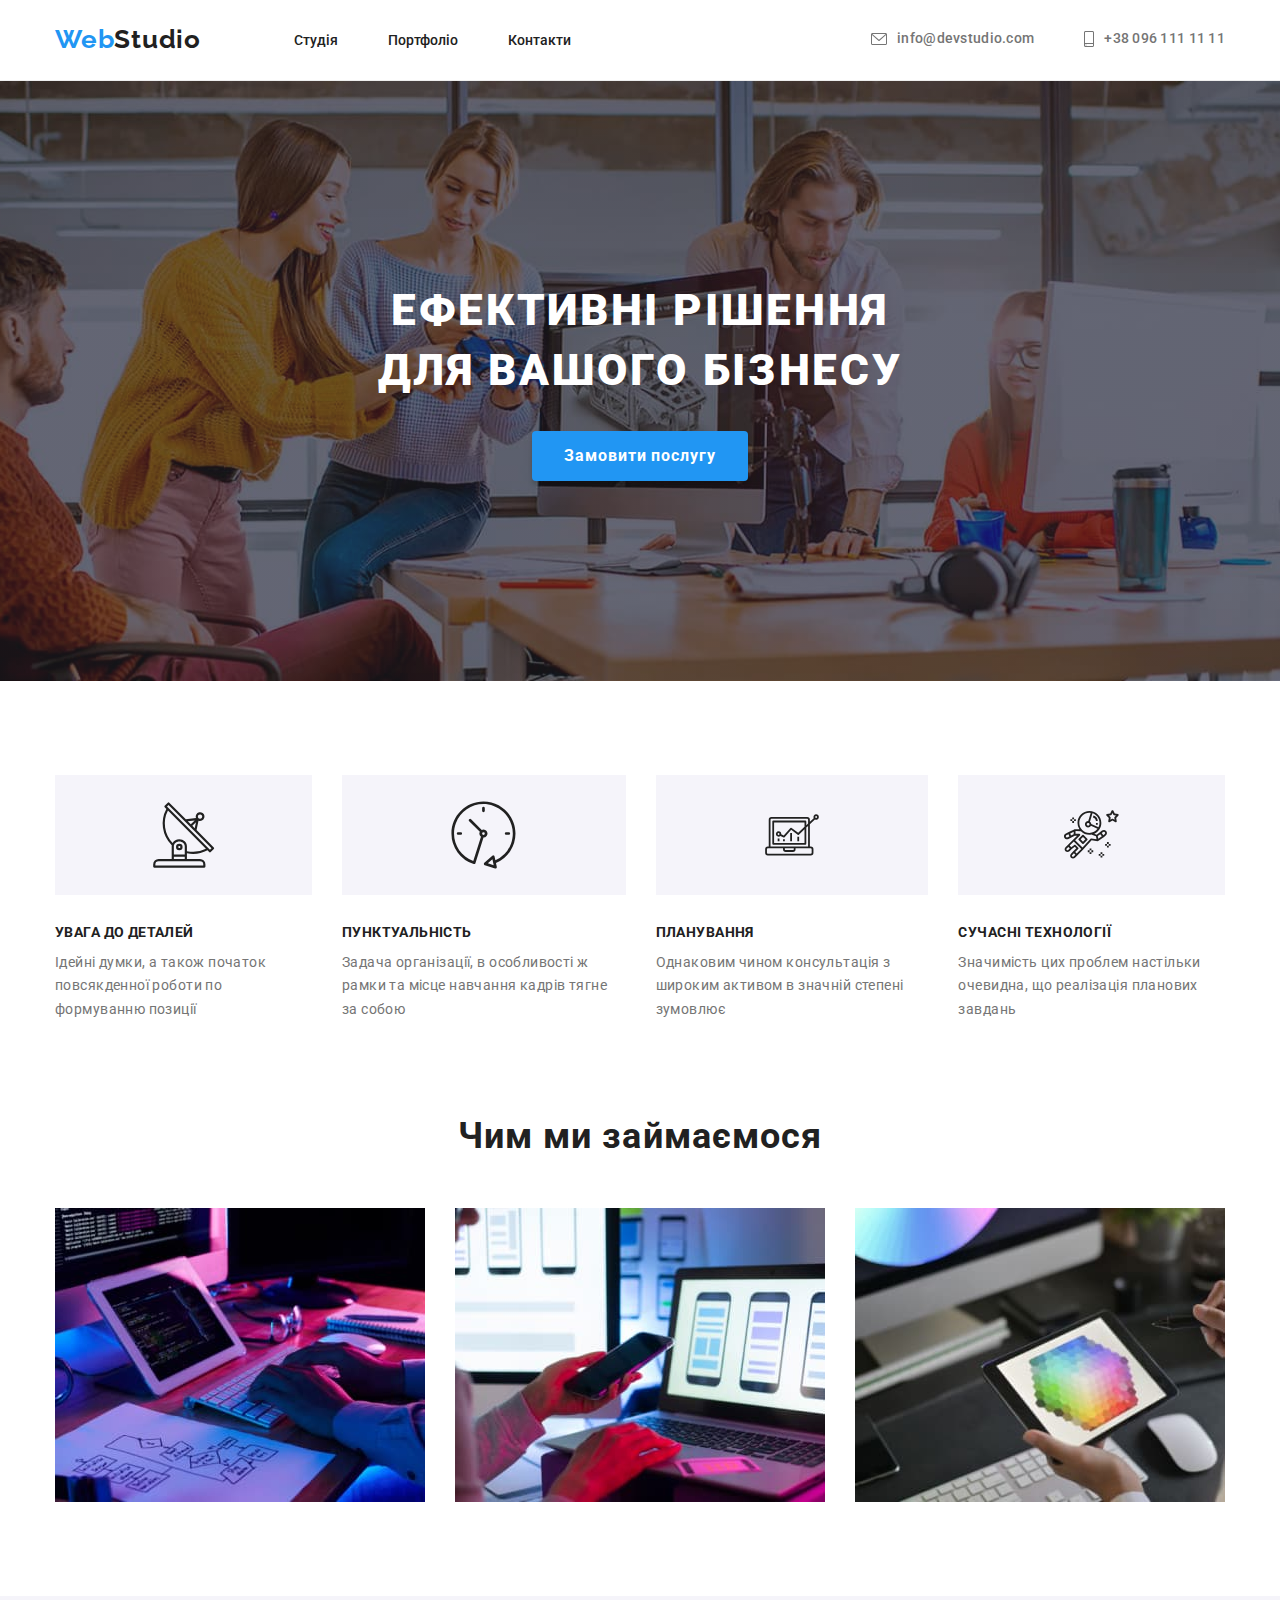
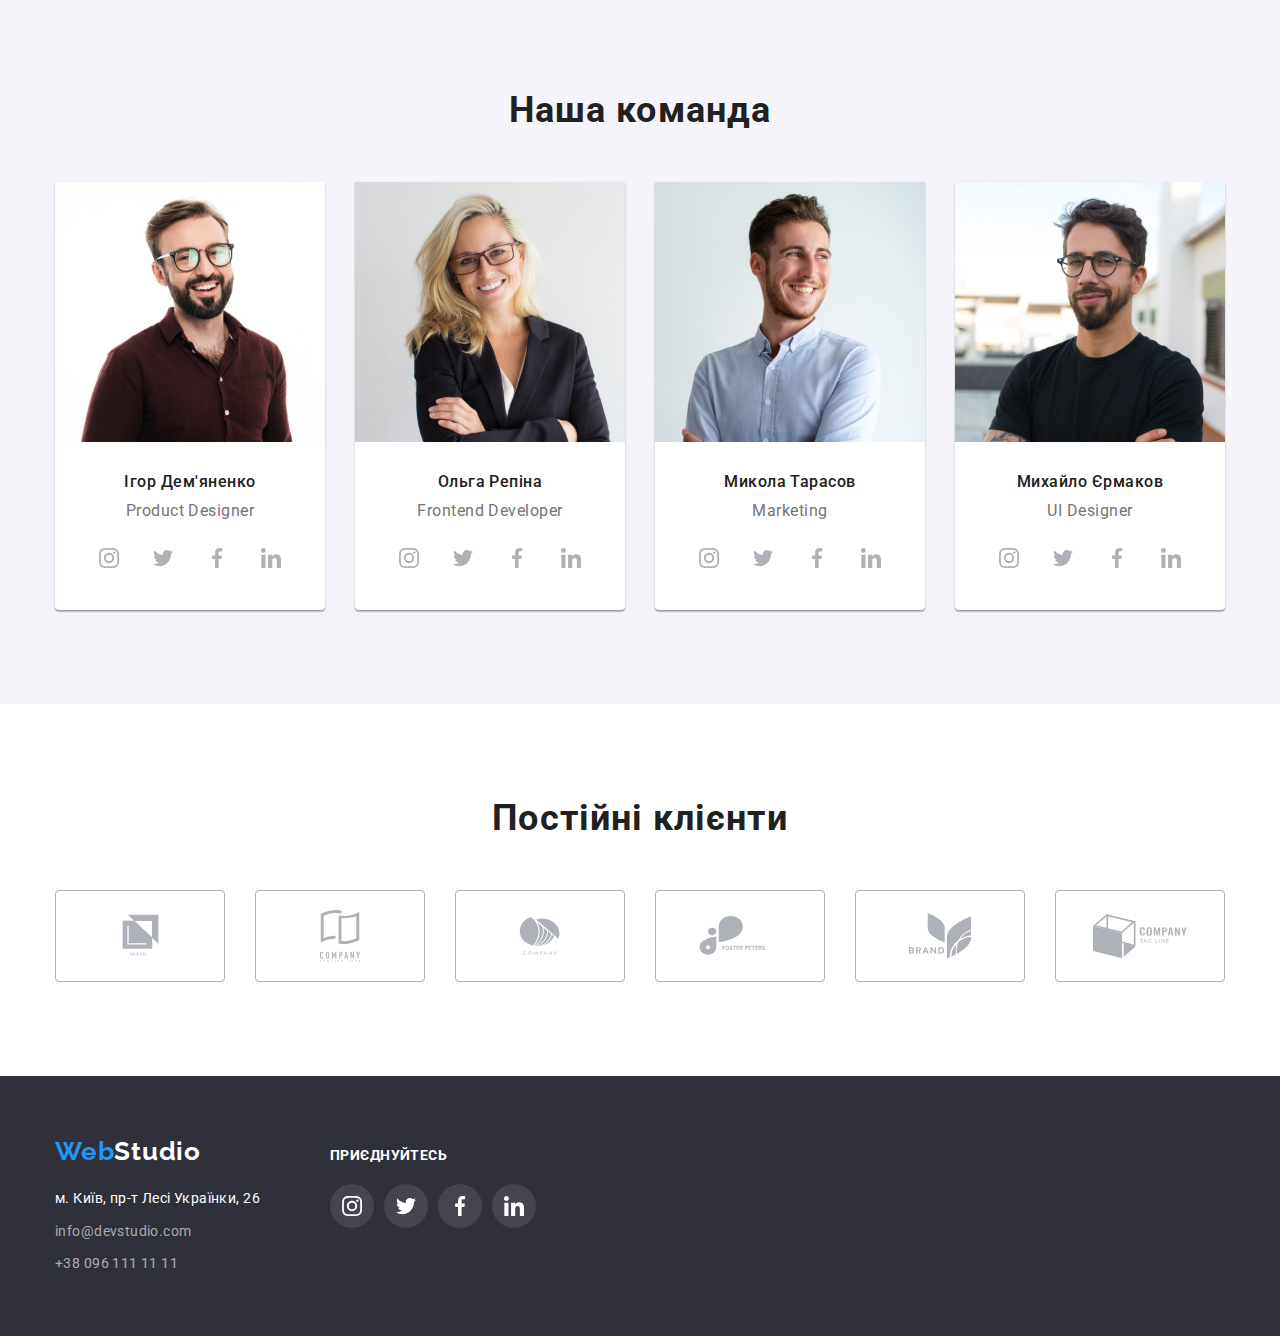
==== index.html @ a6dc3de0 "copy files from hw 4" ====
<!DOCTYPE html>
<html lang="en">
<head>
    <meta charset="UTF-8">
    <meta http-equiv="X-UA-Compatible" content="IE=edge">
    <meta name="viewport" content="width=device-width, initial-scale=1.0">
    <title>WebStudio</title>
    <link rel="preconnect" href="https://fonts.googleapis.com">
    <link rel="preconnect" href="https://fonts.gstatic.com" crossorigin>
    <link href="https://fonts.googleapis.com/css2?family=Raleway:wght@700&family=Roboto:wght@400;500;700;900&display=swap" 
        rel="stylesheet">
    <link rel="stylesheet" href="https://cdnjs.cloudflare.com/ajax/libs/modern-normalize/1.0.0/modern-normalize.min.css">
    <link rel="stylesheet" href="./css/styles.css">
</head>
<body>
    <!-- Шапка сторінки    -->
    <header class="header-section">
        <div class="container page-header">
            <a href="./index.html" class="main-title">Web<span class="title-textcolor">Studio</span></a>
            <nav class="navigation">
                <ul class="navigation-list">
                    <li class="nav-item"><a href="./index.html" class="navigation-link">Студія</a></li>
                    <li class="nav-item"><a href="./portfolio.html" class="navigation-link">Портфоліо</a></li>
                    <li class="nav-item"><a href="#" class="navigation-link">Контакти</a></li>
                </ul>
            </nav>
            <ul class="contact-header">
                <li class="nav-item">
                    <a href="mailto:info@devstudio.com" class="navigation-contact">
                        <svg class="icon-contact-header" width="16" height="12">
                            <use href="./images/icons.svg#icon-envelope"></use>
                        </svg>
                        info@devstudio.com
                    </a>
                </li>
                <li class="nav-item">
                    <a href="tel:+380961111111" class="navigation-contact">
                        <svg class="icon-contact-header" width="10" height="16">
                            <use href="./images/icons.svg#icon-smartphone"></use>
                        </svg>
                        +38 096 111 11 11
                    </a>
                </li>
            </ul>
        </div>
    </header>
    <!-- Основна частина     -->
    <main>
        <!-- Секція з гаслом та кнопкою замовлення послуг    -->
        <section class="hero overlay">
            <div class="container">
                <h1 class="hero-title">ЕФЕКТИВНІ РІШЕННЯ <br> ДЛЯ ВАШОГО БІЗНЕСУ</h1>
                <button type="button" class="main-button">Замовити послугу</button>
            </div>
        </section>
        <!-- Секція Переваги    -->
        <section class="section">
            <div class="container">
                <h2 class="visually-hidden">Особливості</h2>
                <ul class="features-list">
                    <li class="features-item">
                        <div class="features-thumb">
                            <svg class="icon-features" width="65.32" height="70">
                                <use href="./images/icons.svg#icon-antenna"></use>
                            </svg>
                        </div>
                        <h3 class="features-title">Увага до деталей</h3>
                        <p class="features-text">Ідейні думки, а також початок повсякденної роботи по формуванню позиції</p>
                    </li>
                    <li class="features-item">
                        <div class="features-thumb">
                            <svg class="icon-features" width="66.96" height="70">
                                <use href="./images/icons.svg#icon-clock"></use>
                            </svg>
                        </div>
                        <h3 class="features-title">Пунктуальність</h3>
                        <p class="features-text">Задача організації, в особливості ж рамки та місце навчання кадрів тягне за собою</p>
                    </li>
                    <li class="features-item">
                        <div class="features-thumb">
                            <svg class="icon-features" width="70" height="53.69">
                                <use href="./images/icons.svg#icon-diagram"></use>
                            </svg>
                        </div>
                        <h3 class="features-title">Планування</h3>
                        <p class="features-text">Однаковим чином консультація з широким активом в значній степені зумовлює</p>
                    </li>
                    <li class="features-item">
                        <div class="features-thumb">
                            <svg class="icon-features" width="54.83" height="60.66">
                                <use href="./images/icons.svg#icon-astronaut"></use>
                            </svg>
                        </div>
                        <h3 class="features-title">Сучасні технології</h3>
                        <p class="features-text">Значимість цих проблем настільки очевидна, що реалізація планових завдань</p>
                    </li>
                </ul>
            </div>
        </section>
        <!-- Секція Чим ми займаємося    -->
        <section class="process-section">
            <div class="container">
                <h2 class="second-title">Чим ми займаємося</h2>
                <ul class="process-img-list">
                    <li class="process-item"><img src="./images/img1.1opt.jpg" alt="Створення плану дій" width="370"></li>
                    <li class="process-item"><img src="./images/img1.2opt.jpg" alt="Розробка дизайну" width="370"></li>
                    <li class="process-item"><img src="./images/img1.3opt.jpg" alt="Кольористика" width="370"></li>
                </ul>
            </div>
        </section>
        <!-- Секція команда    -->
        <section class="team section">
            <div class="container">
                <h2 class="second-title">Наша команда</h2>
                <ul class="team-list">
                    <li class="team-item">
                        <img src="./images/img2.1opt.jpg" alt="Ігор Дем'яненко" width="270">
                        <div class="worker-and-position">
                            <h3 class="workers">Ігор Дем'яненко</h3>
                            <p class="position">Product Designer</p>
                            <ul class="worker-social-link-list">
                                <li class="worker-social-link-item">
                                    <a href="#" class="worker-social-link">
                                        <svg class="icon-social-link" width="20" height="20">
                                            <use href="./images/icons.svg#icon-instagram"></use>
                                        </svg>
                                    </a>
                                </li>
                                <li class="worker-social-link-item">
                                    <a href="#" class="worker-social-link">
                                        <svg class="icon-social-link" width="20" height="20">
                                            <use href="./images/icons.svg#icon-twitter"></use>
                                        </svg>
                                    </a>
                                </li>
                                <li class="worker-social-link-item">
                                    <a href="#" class="worker-social-link">
                                        <svg class="icon-social-link" width="20" height="20">
                                            <use href="./images/icons.svg#icon-facebook"></use>
                                        </svg>
                                    </a>
                                </li>
                                <li class="worker-social-link-item">
                                    <a href="#" class="worker-social-link">
                                        <svg class="icon-social-link" width="20" height="20">
                                            <use href="./images/icons.svg#icon-linkedin"></use>
                                        </svg>
                                    </a>
                                </li>
                            </ul>
                        </div>
                    </li>
                    <li class="team-item">
                        <img src="./images/img2.2opt.jpg" alt="Ольга Репіна" width="270">
                        <div class="worker-and-position">
                            <h3 class="workers">Ольга Репіна</h3>
                            <p class="position">Frontend Developer</p>
                            <ul class="worker-social-link-list">
                                <li class="worker-social-link-item">
                                    <a href="#" class="worker-social-link">
                                        <svg class="icon-social-link" width="20" height="20">
                                            <use href="./images/icons.svg#icon-instagram"></use>
                                        </svg>
                                    </a>
                                </li>
                                <li class="worker-social-link-item">
                                    <a href="#" class="worker-social-link">
                                        <svg class="icon-social-link" width="20" height="20">
                                            <use href="./images/icons.svg#icon-twitter"></use>
                                        </svg>
                                    </a>
                                </li>
                                <li class="worker-social-link-item">
                                    <a href="#" class="worker-social-link">
                                        <svg class="icon-social-link" width="20" height="20">
                                            <use href="./images/icons.svg#icon-facebook"></use>
                                        </svg>
                                    </a>
                                </li>
                                <li class="worker-social-link-item">
                                    <a href="#" class="worker-social-link">
                                        <svg class="icon-social-link" width="20" height="20">
                                            <use href="./images/icons.svg#icon-linkedin"></use>
                                        </svg>
                                    </a>
                                </li>
                            </ul>
                        </div>
                    </li>
                    <li class="team-item">
                        <img src="./images/img2.3opt.jpg" alt="Микола Тарасов" width="270">
                        <div class="worker-and-position">
                            <h3 class="workers">Микола Тарасов</h3>
                            <p class="position">Marketing</p>
                            <ul class="worker-social-link-list">
                                <li class="worker-social-link-item">
                                    <a href="#" class="worker-social-link">
                                        <svg class="icon-social-link" width="20" height="20">
                                            <use href="./images/icons.svg#icon-instagram"></use>
                                        </svg>
                                    </a>
                                </li>
                                <li class="worker-social-link-item">
                                    <a href="#" class="worker-social-link">
                                        <svg class="icon-social-link" width="20" height="20">
                                            <use href="./images/icons.svg#icon-twitter"></use>
                                        </svg>
                                    </a>
                                </li>
                                <li class="worker-social-link-item">
                                    <a href="#" class="worker-social-link">
                                        <svg class="icon-social-link" width="20" height="20">
                                            <use href="./images/icons.svg#icon-facebook"></use>
                                        </svg>
                                    </a>
                                </li>
                                <li class="worker-social-link-item">
                                    <a href="#" class="worker-social-link">
                                        <svg class="icon-social-link" width="20" height="20">
                                            <use href="./images/icons.svg#icon-linkedin"></use>
                                        </svg>
                                    </a>
                                </li>
                            </ul>
                        </div>
                    </li>
                    <li class="team-item">
                        <img src="./images/img2.4opt.jpg" alt="Михайло Єрмаков" width="270">
                        <div class="worker-and-position">
                            <h3 class="workers">Михайло Єрмаков</h3>
                            <p class="position">UI Designer</p>
                            <ul class="worker-social-link-list">
                                <li class="worker-social-link-item">
                                    <a href="#" class="worker-social-link">
                                        <svg class="icon-social-link" width="20" height="20">
                                            <use href="./images/icons.svg#icon-instagram"></use>
                                        </svg>
                                    </a>
                                </li>
                                <li class="worker-social-link-item">
                                    <a href="#" class="worker-social-link">
                                        <svg class="icon-social-link" width="20" height="20">
                                            <use href="./images/icons.svg#icon-twitter"></use>
                                        </svg>
                                    </a>
                                </li>
                                <li class="worker-social-link-item">
                                    <a href="#" class="worker-social-link">
                                        <svg class="icon-social-link" width="20" height="20">
                                            <use href="./images/icons.svg#icon-facebook"></use>
                                        </svg>
                                    </a>
                                </li>
                                <li class="worker-social-link-item">
                                    <a href="#" class="worker-social-link">
                                        <svg class="icon-social-link" width="20" height="20">
                                            <use href="./images/icons.svg#icon-linkedin"></use>
                                        </svg>
                                    </a>
                                </li>
                            </ul>
                        </div>
                    </li>
                </ul>
            </div>
        </section>
        <!-- Секція Постійні клієнти    -->
        <section class="section">
            <div class="container">
                <h2 class="second-title">Постійні клієнти</h2>
                <ul class="clients-list">
                    <li class="clients-item">
                        <a href="#" class="clients-link">
                            <svg class="icon-client" width="41" height="46.7">
                                <use href="./images/icons.svg#icon-client1"></use>
                            </svg>
                        </a>
                    </li>
                    <li class="clients-item">
                        <a href="#" class="clients-link">
                            <svg class="icon-client" width="40" height="52">
                                <use href="./images/icons.svg#icon-client2"></use>
                            </svg>
                        </a>
                    </li>
                    <li class="clients-item">
                        <a href="#" class="clients-link">
                            <svg class="icon-client" width="43.46" height="41.18">
                                <use href="./images/icons.svg#icon-client3"></use>
                            </svg>
                        </a>
                    </li>
                    <li class="clients-item">
                        <a href="#" class="clients-link">
                            <svg class="icon-client" width="84.44" height="40.62">
                                <use href="./images/icons.svg#icon-client4"></use>
                            </svg>
                        </a>
                    </li>
                    <li class="clients-item">
                        <a href="#" class="clients-link">
                            <svg class="icon-client" width="62.54" height="45.43">
                                <use href="./images/icons.svg#icon-client5"></use>
                            </svg>
                        </a>
                    </li>
                    <li class="clients-item">
                        <a href="#" class="clients-link">
                            <svg class="icon-client" width="93.79" height="43.93">
                                <use href="./images/icons.svg#icon-client6"></use>
                            </svg>
                        </a>
                    </li>
                </ul>
            </div>
        </section>
    </main>
    <!-- Підвал сторінки    -->
    <footer class="footer-section">
        <div class="container footer-thumb">
            <div>
                <a href="./index.html" class="main-title">Web<span class="title-textfooter">Studio</span></a>
                <address class="footer-address">
                    <ul>
                        <li class="footer-item"><a href="https://goo.gl/maps/hZoYiyH5EYy9L1387" class="contact-address">м. Київ, пр-т Лесі Українки, 26</a></li>
                        <li class="footer-item"><a href="mailto:info@devstudio.com" class="contact-footer">info@devstudio.com</a></li>
                        <li class="footer-item"><a href="tel:+380961111111" class="contact-footer">+38 096 111 11 11</a></li>
                    </ul>
                </address>
            </div>
            <div class="join">
                <p class="join-title">Приєднуйтесь</p>
                <ul class="footer-social-link-list">
                    <li class="footer-social-link-item">
                        <a href="#" class="footer-social-link">
                            <svg class="icon-social-link" width="20" height="20">
                                <use href="./images/icons.svg#icon-instagram"></use>
                            </svg>
                        </a>
                    </li>
                    <li class="footer-social-link-item">
                        <a href="#" class="footer-social-link">
                            <svg class="icon-social-link" width="20" height="20">
                                <use href="./images/icons.svg#icon-twitter"></use>
                            </svg>
                        </a>
                    </li>
                    <li class="footer-social-link-item">
                        <a href="#" class="footer-social-link">
                            <svg class="icon-social-link" width="20" height="20">
                                <use href="./images/icons.svg#icon-facebook"></use>
                            </svg>
                        </a>
                    </li>
                    <li class="footer-social-link-item">
                        <a href="#" class="footer-social-link">
                            <svg class="icon-social-link" width="20" height="20">
                                <use href="./images/icons.svg#icon-linkedin"></use>
                            </svg>
                        </a>
                    </li>
                </ul>
            </div>
        </div>
    </footer>
    
</body>
</html>
---- css/styles.css ----
:root {
    --bluecolor: #2196f3;
    --whitecolor: #ffffff;
    --maincolor: #212121;
    --navcontactcolor: #757575;
    --backgroundcolordark: #2f303a;
    --backgroundcolorlight: #f5f4fa;
    --sociallink: #AFB1B8;
}
body {
    font-family: 'Roboto', sans-serif;
    color: var(--maincolor);
}
h1, h2, h3, p {
    margin: 0;
}
ul {
    margin: 0;
    padding: 0;
    list-style: none;
}
img {
    display: block;
    max-width: 100%;
    height: auto;
}
.container {
    width: 1200px;
    margin: 0 auto;
    padding: 0 15px;
}
.section {
    padding: 94px 0;
}
/*Класи для хедера*/
.header-section {
    border-bottom: 1px solid #EEEEEE;
}
.page-header {
    display: flex;
    align-items: center;
}
.page-header a {
    padding: 24px 0 25px 0;
}
.main-title {
    font-family: 'Raleway', sans-serif;
    color: var(--bluecolor);
    text-decoration: none;
    font-weight: 700;
    font-size: 26px;
    line-height: 1.19;
    letter-spacing: 0.03em;
}
.title-textcolor {
    color: var(--maincolor);
}
.navigation {
    margin: 0 0 0 93px;
}
.navigation-list {
    display: flex;
    margin: 0;
    padding: 0;
}
.nav-item:not(:first-child) {
    margin-left: 50px;
}
.navigation-link {
    color: var(--maincolor);
    text-decoration: none;
    font-weight: 500;
    font-size: 14px;
    line-height: 1.14;
    text-decoration: none;
}
.navigation-link:hover,
.navigation-link:focus,
.navigation-contact:hover,
.navigation-contact:focus {
    color: var(--bluecolor);
}
.navigation-contact {
    color: var(--navcontactcolor);
    text-decoration: none;
    font-weight: 500;
    font-size: 14px;
    line-height: 1.14;
    letter-spacing: 0.02em;
    display: flex;
}
.contact-header {
    margin: 0 0 0 auto;
    display: flex;
    padding: 0;
}
.icon-contact-header{
    align-self: center;
    margin-right: 10px;
    fill: currentColor;
}
/*Класи для хіросекшн*/
.hero {
    /*background: var(--backgroundcolordark);*/
    
    padding: 200px 0;
}
.overlay {
    max-width: 1600px;
    max-height: 600px;
    margin: 0 auto;
    background-image: linear-gradient(to right, rgba(47, 48, 58, 0.4), rgba(47, 48, 58, 0.4)), url('../images/overlay.jpg');
    background-repeat: no-repeat;
    background-position: center;
    background-size: cover;
}
.hero-title {
    color: var(--whitecolor);
    text-align: center;
    font-weight: 900;
    font-size: 44px;
    line-height: 1.36;
    letter-spacing: 0.06em;
    margin:0;
}
.main-button {
    display: block;
    cursor: pointer;
    background: var(--bluecolor);
    color: var(--whitecolor);
    padding: 10px 32px;
    font-weight: 700;
    font-size: 16px;
    line-height: 1.875;
    letter-spacing: 0.06em;
    border: 0;
    border-radius: 4px;
    box-shadow: 0px 4px 4px rgba(0, 0, 0, 0.15);
    margin: 30px auto 0 auto;
}
/*Класи для секцій Особливості та Чим ми займаємося*/
.visually-hidden {
    position: absolute;
    width: 1px;
    height: 1px;
    margin: -1px;
    border: 0;
    padding: 0;
    white-space: nowrap;
    clip-path: inset(100%);
    clip: rect(0 0 0 0);
    overflow: hidden;
}
.second-title {
    color: var(--maincolor);
    font-weight: 700;
    font-size: 36px;
    line-height: 1.16;
    letter-spacing: 0.03em;
    text-align: center;
    margin: 0;
    padding: 0;
}
.features-list {
    display: flex;
    padding: 0;
    margin: 0;
}
.features-thumb{
    background-color: var(--backgroundcolorlight);
    padding: 25px auto;
    height: 120px;
    display: flex;
    align-items: center;
    justify-content: center;
    margin-bottom: 30px;
}
.icon-features {
    fill: var(--maincolor);
}
.features-title {
    color: var(--maincolor);
    font-weight: 700;
    font-size: 14px;
    line-height: 1.14;
    letter-spacing: 0.03em;
    text-transform: uppercase;
}
.features-text {
    color: var(--navcontactcolor);
    font-size: 14px;
    line-height: 1.71;
    letter-spacing: 0.03em;
    margin-top: 10px;
}
.process-section {
    padding: 0 0 94px 0;
}
.process-img-list {
    display: flex;
    margin: 50px 0 0 0;
}
.features-item:not(:first-child),
.process-item:not(:first-child),
.team-item:not(:first-child) {
    margin-left: 30px;
}
/*Класи для секції Команда*/
.team {
    background-color: var(--backgroundcolorlight);
}
.team-list {
    display: flex;
    margin: 50px 0 0 0;
}
.team-item {
    background-color: var(--whitecolor);
    border-radius: 0px 0px 4px 4px;
    box-shadow: 0px 1px 3px rgba(0, 0, 0, 0.12), 0px 1px 1px rgba(0, 0, 0, 0.14), 0px 2px 1px rgba(0, 0, 0, 0.2);
}
.worker-and-position {
    padding: 30px 0;
}
.workers {
    color: var(--maincolor);
    font-weight: 500;
    font-size: 16px;
    line-height: 1.1875;
    letter-spacing: 0.03em;
    text-align: center;
    margin-bottom: 10px;
}
.position {
    color: var(--navcontactcolor);
    font-size: 16px;
    line-height: 1.19;
    letter-spacing: 0.03em;
    text-align: center;
    margin-bottom: 16px;
}
.worker-social-link-list {
    display: flex;
    justify-content: center;
}
.worker-social-link-item {
    width: 44px;
    height: 44px;
    margin-right: 10px;
}
.worker-social-link-item:nth-child(4) {
    margin-right: 0px;
}
.worker-social-link {
    color: var(--sociallink);
    width: 100%;
    height: 100%;
    display: flex;
    align-items: center;
    justify-content: center;
}
.icon-social-link {
    fill: currentColor;
}
.worker-social-link:hover,
.worker-social-link:focus {
    background-color: var(--bluecolor);
    border-radius: 50%;
    color: var(--whitecolor);
}
/*Класи для Постійні клієнти*/
.clients-list {
    margin-top: 50px;
    display: flex;
    justify-content: center;
}
.clients-item {
    width: 170px;
    height: 92px;
    margin-right: 30px;
}
.clients-item:nth-child(6) {
    margin-right: 0px;
}
.clients-link {
    color: var(--sociallink);
    width: 100%;
    height: 100%;
    display: flex;
    align-items: center;
    justify-content: center;
    border: 1px solid var(--sociallink);
    border-radius: 4px;
}
.icon-client {
   fill: currentColor; 
}
.clients-link:hover,
.clients-link:focus {
    border-color: var(--bluecolor);
    color: var(--bluecolor);
}
/*Класи для футера*/
.footer-section {
    background-color: var(--backgroundcolordark);
    padding: 60px 0;
}
.footer-thumb {
    display: flex;
}
.footer-address {
    margin-top: 20px;    
}
.join {
    margin-left: 70px;
    margin-top: 12px;
}
.join-title {
    font-family: 'Roboto';
    font-style: normal;
    font-weight: 700;
    font-size: 14px;
    line-height: 1.14;
    letter-spacing: 0.03em;
    text-transform: uppercase;
    color: var(--whitecolor);
    margin-bottom: 20px;
}
.footer-social-link-list {
    display: flex;
}
.footer-social-link-item {
    width: 44px;
    height: 44px;
    margin-right: 10px;
}
.footer-social-link-item:nth-child(4) {
    margin-right: 0px;
}
.footer-social-link {
    color: var(--whitecolor);
    width: 100%;
    height: 100%;
    display: flex;
    align-items: center;
    justify-content: center;
    border-radius: 50%;
    background: rgba(255, 255, 255, 0.1);
}
.footer-social-link:hover,
.footer-social-link:focus {
    background-color: var(--bluecolor);
}
/*Для всіх елементів починаючи з другого ставимо верхній маржин*/
.footer-item:nth-child(n+2) {
    margin-top: 9px;
}
.contact-address {
    color: var(--whitecolor);
    text-decoration: none;
    font-style: normal;
    font-size: 14px;
    line-height: 1.71;
    letter-spacing: 0.03em;
}
.contact-footer {
    color: rgba(255, 255, 255, 0.6);
    text-decoration: none;
    font-style: normal;
    font-size: 14px;
    line-height: 1.71;
    letter-spacing: 0.03em;
}
.title-textfooter {
    color: var(--whitecolor);
}
/*Класи для Портфоліо*/
.button-list {
    display: flex;
    justify-content: center;
    padding: 0;
    margin: 0;
}
.button-item:not(:first-child) {
    margin-left: 8px;
}
.filtr-button {
    cursor: pointer;
    background-color: #f5f4fa;
    color: var(--maincolor);
    font-weight: 500;
    font-size: 16px;
    line-height: 1.61;
    letter-spacing: 0.03em;
    border-radius: 4px;
    border-color: #ffffff;
    border-style: hidden;
    padding: 6px 22px 6px 22px;
}
.filtr-button:hover,
.filtr-button:focus {
    cursor: pointer;
    background-color: var(--bluecolor);
    color: var(--whitecolor);
    box-shadow: 0px 1px 1px rgba(0, 0, 0, 0.12), 0px 4px 4px rgba(0, 0, 0, 0.06), 1px 4px 6px rgba(0, 0, 0, 0.16);
}
.project-list {
    display: flex;
    flex-wrap: wrap;
    justify-content: center;
    padding: 0;
    margin-top: 50px;
}
/*Визначаємо лівий маржин по замовчуванню*/
.project-item {
    margin-left: 30px;
    max-width: 370px;
}
.project-item:hover {
    box-shadow: 0px 1px 1px rgba(0, 0, 0, 0.12), 0px 4px 4px rgba(0, 0, 0, 0.06), 1px 4px 6px rgba(0, 0, 0, 0.16);
}
/*Кожен третій починаючи з першого обнуляємо лівий маржин визначений вище*/
.project-item:nth-child(3n+1) {
    margin: 0;
}
/*Для всіх проектів починаючи з четвертого ставимо верхній маржин*/
.project-item:nth-child(n+4) {
    margin-top: 30px;
}
.project-name-and-type {
    padding: 20px 24px;
    border-left: 1px solid #EEEEEE;
    border-bottom: 1px solid #EEEEEE;
    border-right: 1px solid #EEEEEE;
}
.project-name {
    color: var(--maincolor);
    font-weight: 700;
    font-size: 18px;
    line-height: 2.0;
    letter-spacing: 0.06em;
    margin-bottom: 4px;
}
.project-type {
    color: var(--navcontactcolor);
    font-size: 16px;
    line-height: 1.88;
    letter-spacing: 0.03em;
}
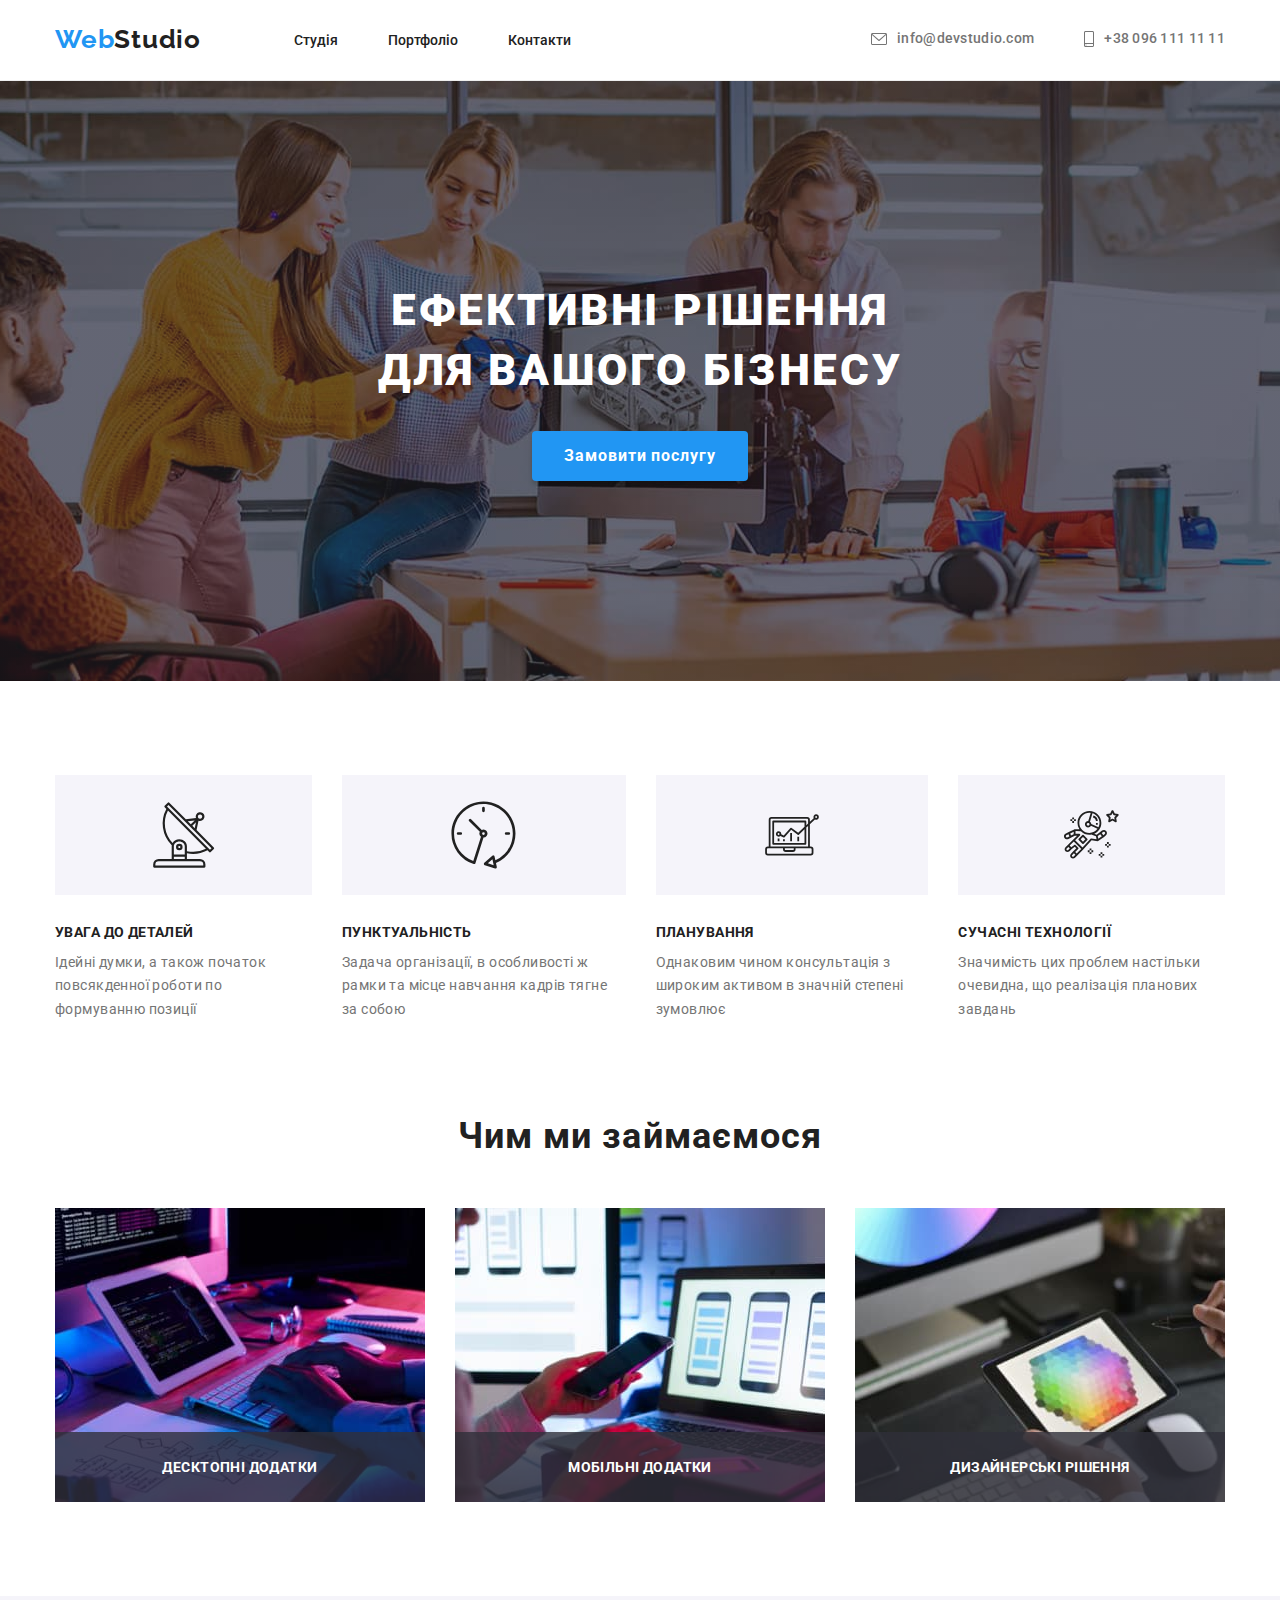
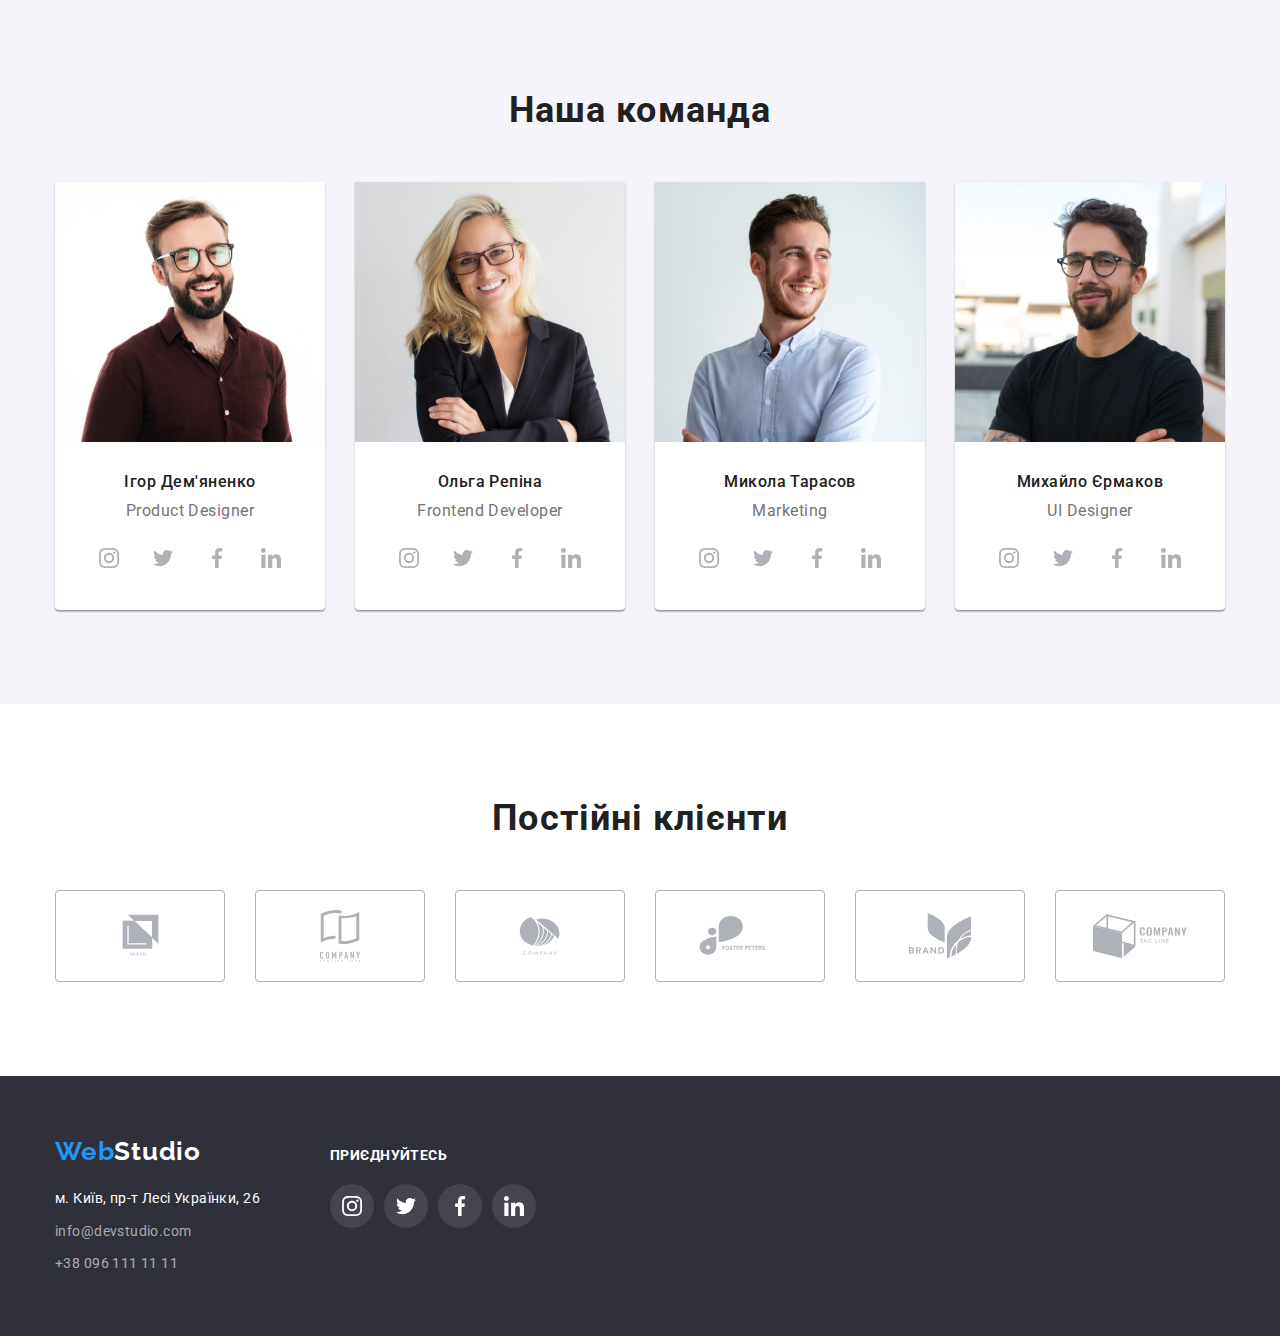
==== commit 290e5efd: "portfolio overlay" ====
--- a/index.html
+++ b/index.html
@@ -102,9 +102,24 @@
             <div class="container">
                 <h2 class="second-title">Чим ми займаємося</h2>
                 <ul class="process-img-list">
-                    <li class="process-item"><img src="./images/img1.1opt.jpg" alt="Створення плану дій" width="370"></li>
-                    <li class="process-item"><img src="./images/img1.2opt.jpg" alt="Розробка дизайну" width="370"></li>
-                    <li class="process-item"><img src="./images/img1.3opt.jpg" alt="Кольористика" width="370"></li>
+                    <li class="process-item">
+                        <img src="./images/img1.1opt.jpg" alt="Створення плану дій" width="370">
+                        <div class="process-item-thumb">
+                            <p class="process-item-text">Десктопні додатки</p>
+                        </div>
+                    </li>
+                    <li class="process-item">
+                        <img src="./images/img1.2opt.jpg" alt="Розробка дизайну" width="370">
+                        <div class="process-item-thumb">
+                            <p class="process-item-text">Мобільні додатки</p>
+                        </div>
+                    </li>
+                    <li class="process-item">
+                        <img src="./images/img1.3opt.jpg" alt="Кольористика" width="370">
+                        <div class="process-item-thumb">
+                            <p class="process-item-text">Дизайнерські рішення</p>
+                        </div>
+                    </li>
                 </ul>
             </div>
         </section>
--- a/css/styles.css
+++ b/css/styles.css
@@ -205,6 +205,30 @@
 .team-item:not(:first-child) {
     margin-left: 30px;
 }
+.process-item {
+    position: relative;
+}
+.process-item-thumb {
+    display: flex;
+    justify-content: center;
+    align-items: center;
+    position: absolute;
+    bottom: 0;
+    left: 0;
+    width: 100%;
+    height: 70px;
+    background: rgba(47, 48, 58, 0.8);
+}
+.process-item-text {
+    text-transform: uppercase;
+    font-family: 'Roboto';
+    font-weight: 700;
+    font-size: 14px;
+    line-height: 16px;
+    text-align: center;
+    letter-spacing: 0.03em;
+    color: var(--whitecolor);
+}
 /*Класи для секції Команда*/
 .team {
     background-color: var(--backgroundcolorlight);
@@ -445,4 +469,43 @@
     font-size: 16px;
     line-height: 1.88;
     letter-spacing: 0.03em;
+}
+.project-image {
+    position: relative;
+    overflow: hidden;
+}
+.project-hover-thumb {
+    position: absolute;
+    width: 100%;
+    height: 100%;
+    padding: 63px 24px;
+    top: 0;
+    left: 0;
+    opacity: 0;
+}
+.project-image::before {
+    display: inline-block;
+    content: "";
+    position: absolute;
+    width: 100%;
+    height: 100%;
+    top: 0;
+    left: 0;
+    background-color: rgba(33, 150, 243, 0.9);
+    transform: translateY(100%);
+    transition: transform 250ms cubic-bezier(0.4, 0, 0.2, 1);
+}
+.project-hover-text {
+    font-family: 'Roboto';
+    font-weight: 400;
+    font-size: 18px;
+    line-height: 1.56;
+    letter-spacing: 0.03em;
+    color: var(--whitecolor)
+}
+.project-item:hover .project-hover-thumb{
+    opacity: 1;
+}
+.project-item:hover .project-image::before {
+    transform: translateY(0);
 }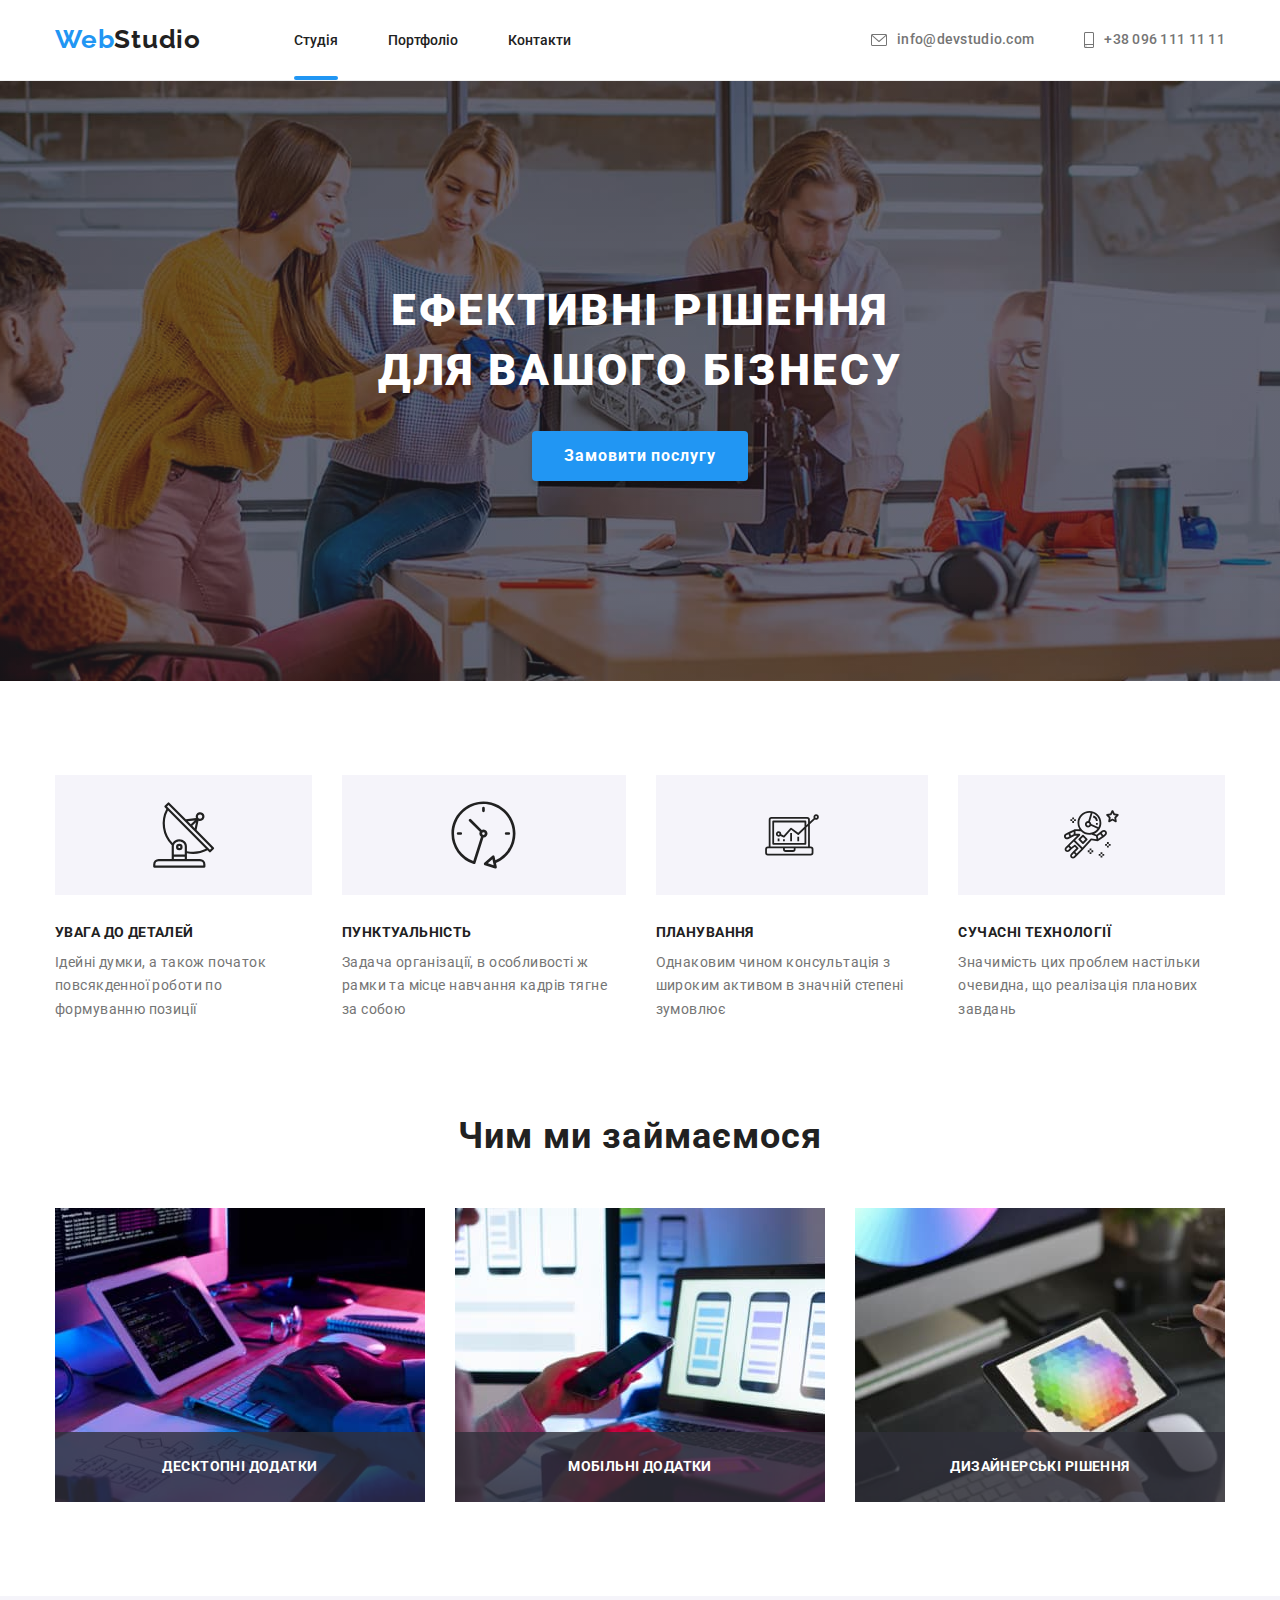
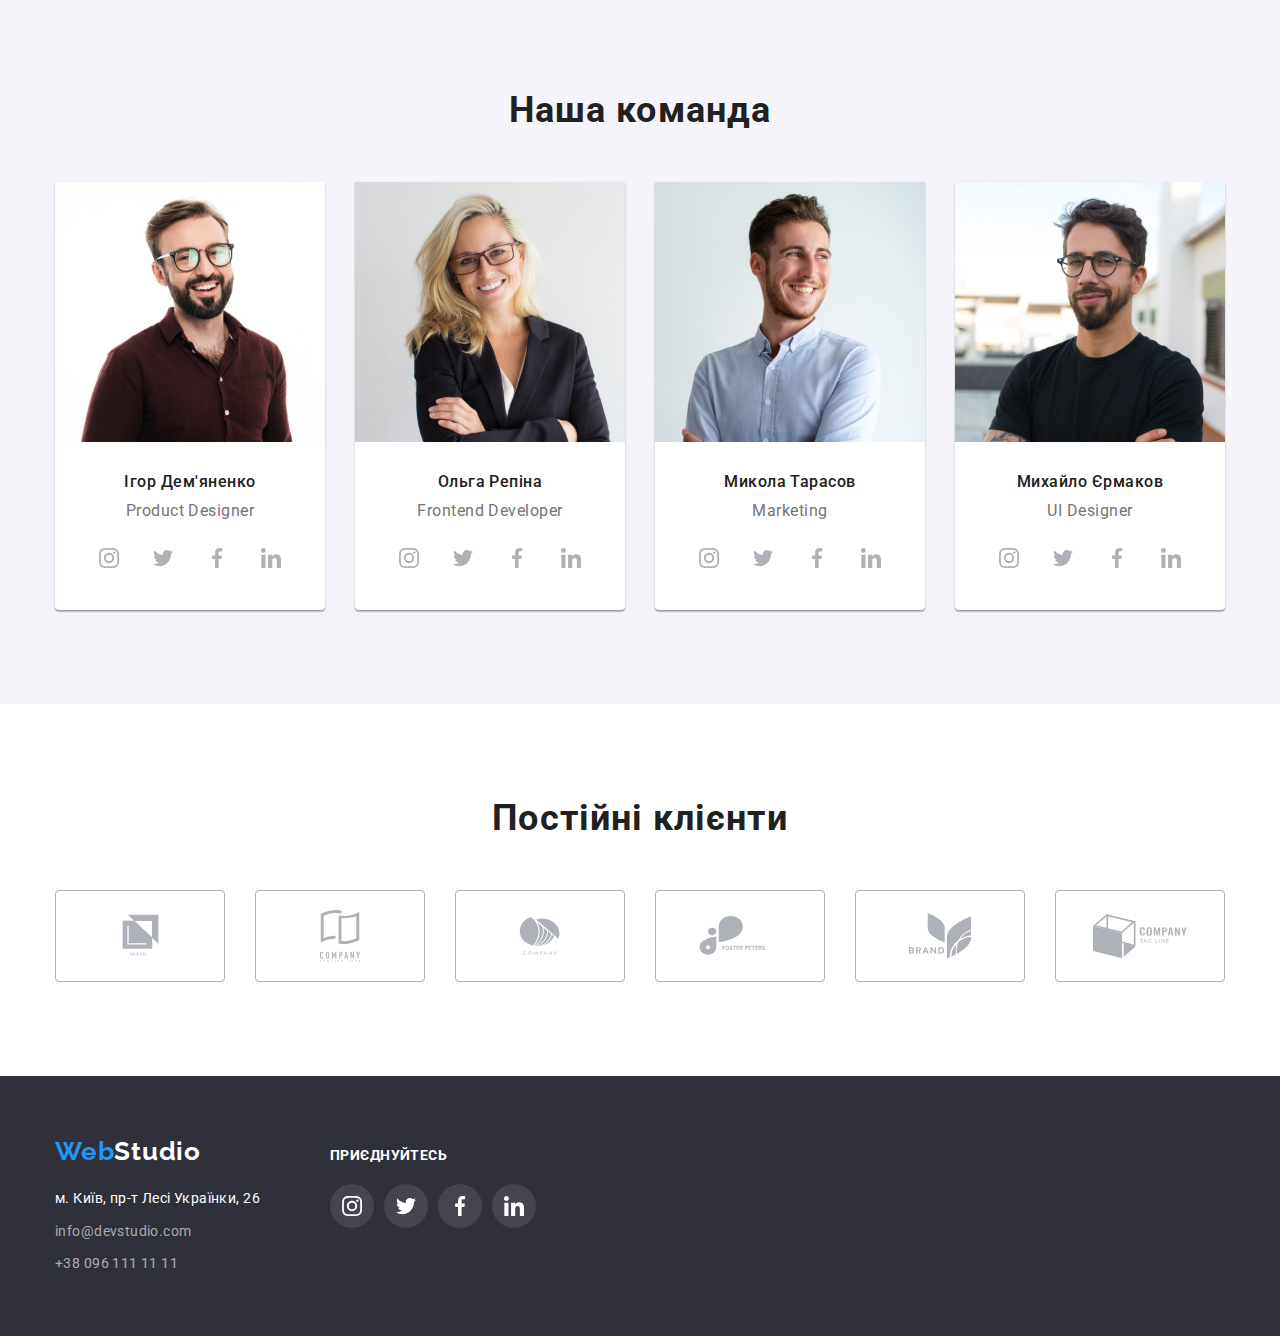
==== commit e9661922: "main-page-active" ====
--- a/index.html
+++ b/index.html
@@ -19,7 +19,7 @@
             <a href="./index.html" class="main-title">Web<span class="title-textcolor">Studio</span></a>
             <nav class="navigation">
                 <ul class="navigation-list">
-                    <li class="nav-item"><a href="./index.html" class="navigation-link">Студія</a></li>
+                    <li class="nav-item"><a href="./index.html" class="navigation-link main-page-active">Студія</a></li>
                     <li class="nav-item"><a href="./portfolio.html" class="navigation-link">Портфоліо</a></li>
                     <li class="nav-item"><a href="#" class="navigation-link">Контакти</a></li>
                 </ul>
--- a/css/styles.css
+++ b/css/styles.css
@@ -40,7 +40,7 @@
     display: flex;
     align-items: center;
 }
-.page-header a {
+.page-header>a {
     padding: 24px 0 25px 0;
 }
 .main-title {
@@ -67,12 +67,24 @@
     margin-left: 50px;
 }
 .navigation-link {
+    position: relative;
     color: var(--maincolor);
     text-decoration: none;
     font-weight: 500;
     font-size: 14px;
     line-height: 1.14;
     text-decoration: none;
+    padding: 32px 0px;
+}
+.main-page-active.navigation-link::after {
+    position: absolute;
+    bottom: 0;
+    display: block;
+    content: '';
+    width: 100%;
+    height: 4px;
+    background-color: var(--bluecolor);
+    border-radius: 2px;
 }
 .navigation-link:hover,
 .navigation-link:focus,
@@ -224,7 +236,7 @@
     font-family: 'Roboto';
     font-weight: 700;
     font-size: 14px;
-    line-height: 16px;
+    line-height: 1.14;
     text-align: center;
     letter-spacing: 0.03em;
     color: var(--whitecolor);
